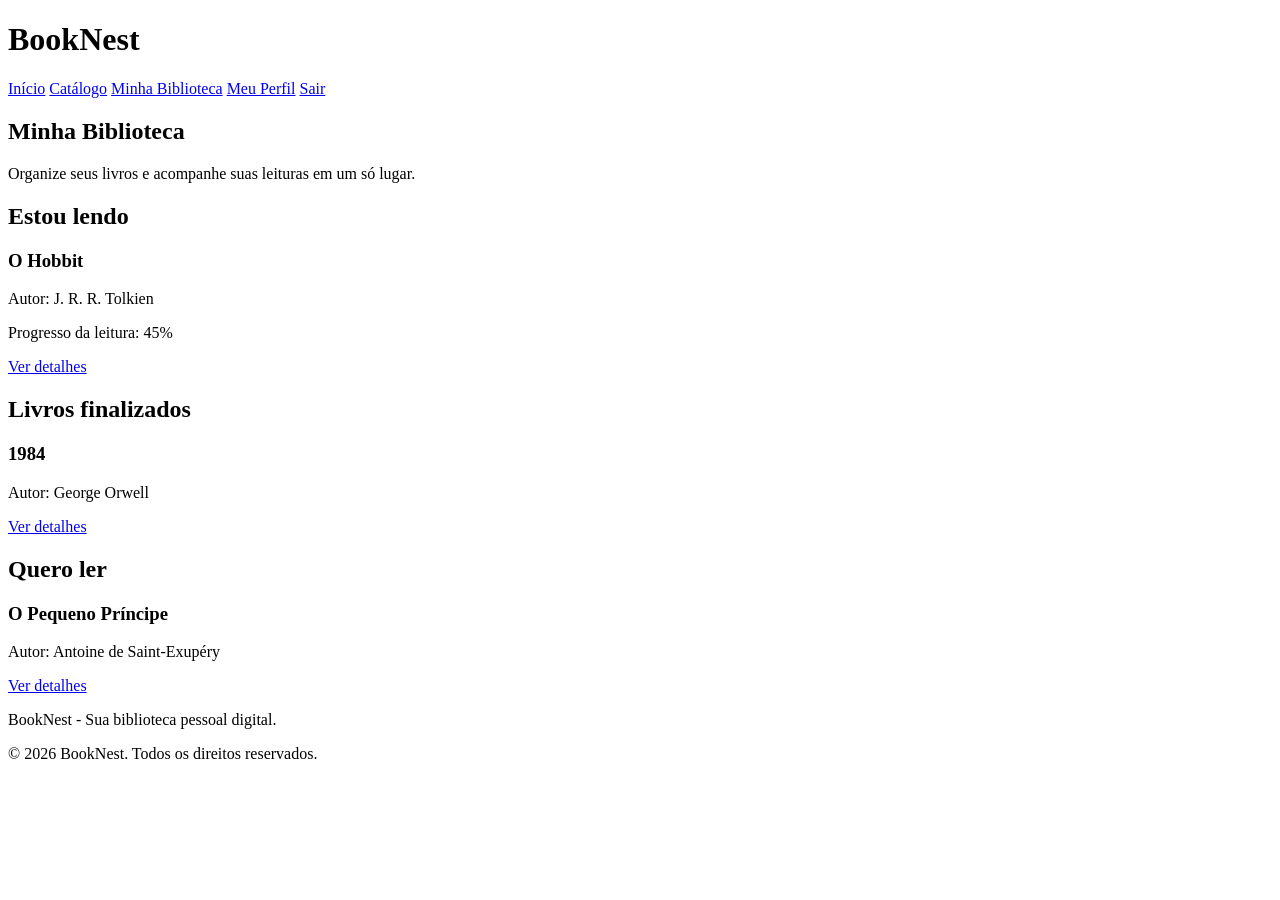
==== BookNest/biblioteca.html @ 27e43c39 "add biblioteca.html" ====
<!DOCTYPE html>
<html lang="pt-br">

<head>
    <meta charset="UTF-8">
    <meta name="viewport" content="width=device-width, initial-scale=1.0">
    <title>BookNest - Minha Biblioteca</title>
    <link rel="stylesheet" href="style.css">
</head>

<body>

    <header>
        <h1>BookNest</h1>

        <nav>
            <a href="home.html">Início</a>
            <a href="catalogo.html">Catálogo</a>
            <a href="biblioteca.html">Minha Biblioteca</a>
            <a href="perfil.html">Meu Perfil</a>
            <a href="index.html">Sair</a>
        </nav>
    </header>

    <main>

        <section id="introducao-biblioteca">

            <h2>Minha Biblioteca</h2>

            <p>
                Organize seus livros e acompanhe suas leituras
                em um só lugar.
            </p>

        </section>

        <section id="livros-lendo">

            <h2>Estou lendo</h2>

            <article>

                <h3>O Hobbit</h3>

                <p>Autor: J. R. R. Tolkien</p>

                <p>Progresso da leitura: 45%</p>

                <a href="detalhes-livro.html">Ver detalhes</a>

            </article>

        </section>

        <section id="livros-finalizados">

            <h2>Livros finalizados</h2>

            <article>

                <h3>1984</h3>

                <p>Autor: George Orwell</p>

                <a href="detalhes-livro.html">Ver detalhes</a>

            </article>

        </section>

        <section id="lista-desejos">

            <h2>Quero ler</h2>

            <article>

                <h3>O Pequeno Príncipe</h3>

                <p>Autor: Antoine de Saint-Exupéry</p>

                <a href="detalhes-livro.html">Ver detalhes</a>

            </article>

        </section>

    </main>

    <footer>
        <p>BookNest - Sua biblioteca pessoal digital.</p>
        <p>&copy; 2026 BookNest. Todos os direitos reservados.</p>
    </footer>

</body>
</html>
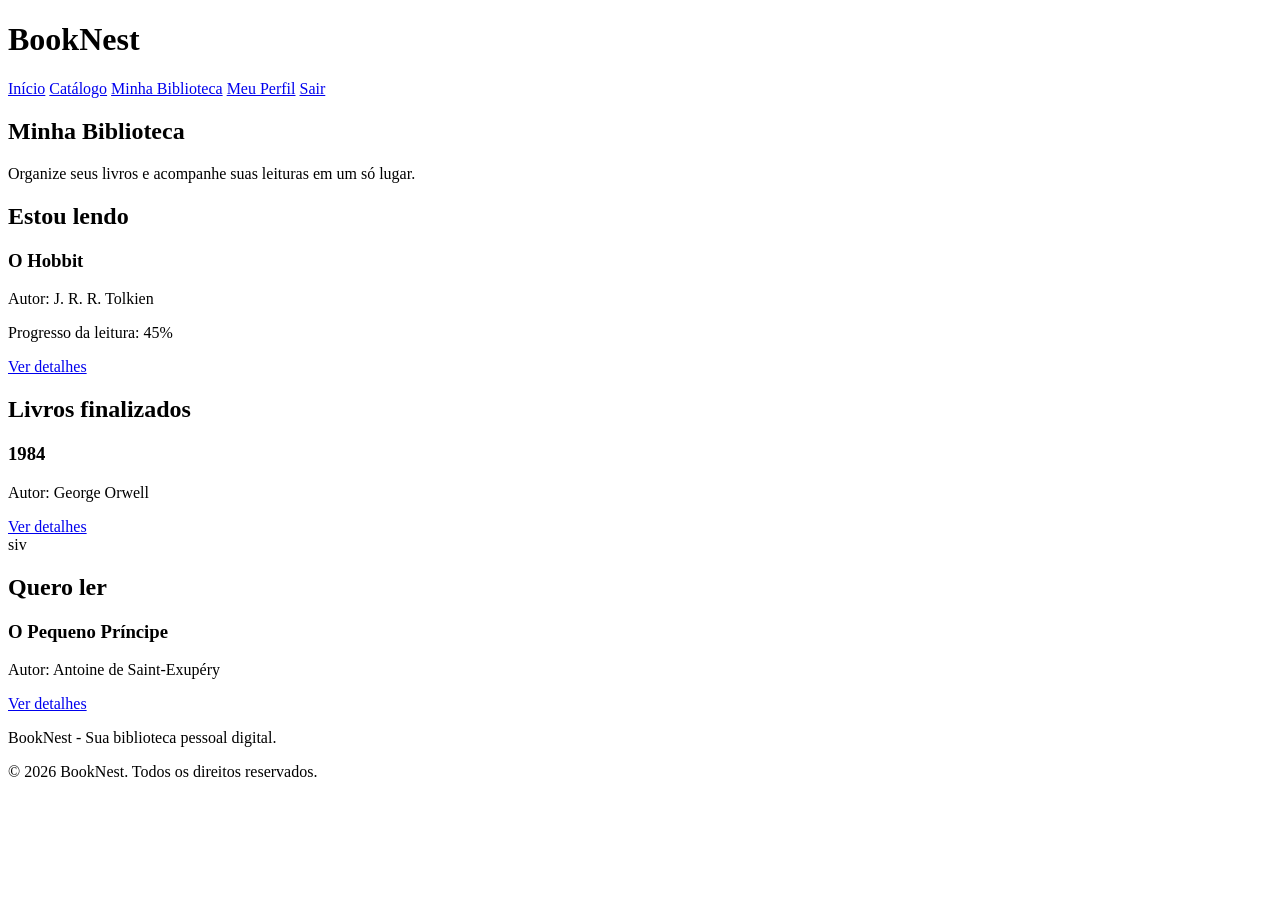
==== commit e0c8ec44: "commit biblioteca com tags novas e css" ====
--- a/BookNest/biblioteca.html
+++ b/BookNest/biblioteca.html
@@ -40,23 +40,28 @@
 
             <h2>Estou lendo</h2>
 
+         <div class="livros">
+
             <article>
 
                 <h3>O Hobbit</h3>
 
-                <p>Autor: J. R. R. Tolkien</p>
+            <p>Autor: J. R. R. Tolkien</p>
 
-                <p>Progresso da leitura: 45%</p>
+            <p>Progresso da leitura: 45%</p>
 
-                <a href="detalhes-livro.html">Ver detalhes</a>
+            <a href="detalhes-livro.html">Ver detalhes</a>
 
-            </article>
+        </article>
+
+    </div>
 
         </section>
 
         <section id="livros-finalizados">
 
             <h2>Livros finalizados</h2>
+             <div class="livros"></div>
 
             <article>
 
@@ -67,6 +72,7 @@
                 <a href="detalhes-livro.html">Ver detalhes</a>
 
             </article>
+            siv
 
         </section>
 
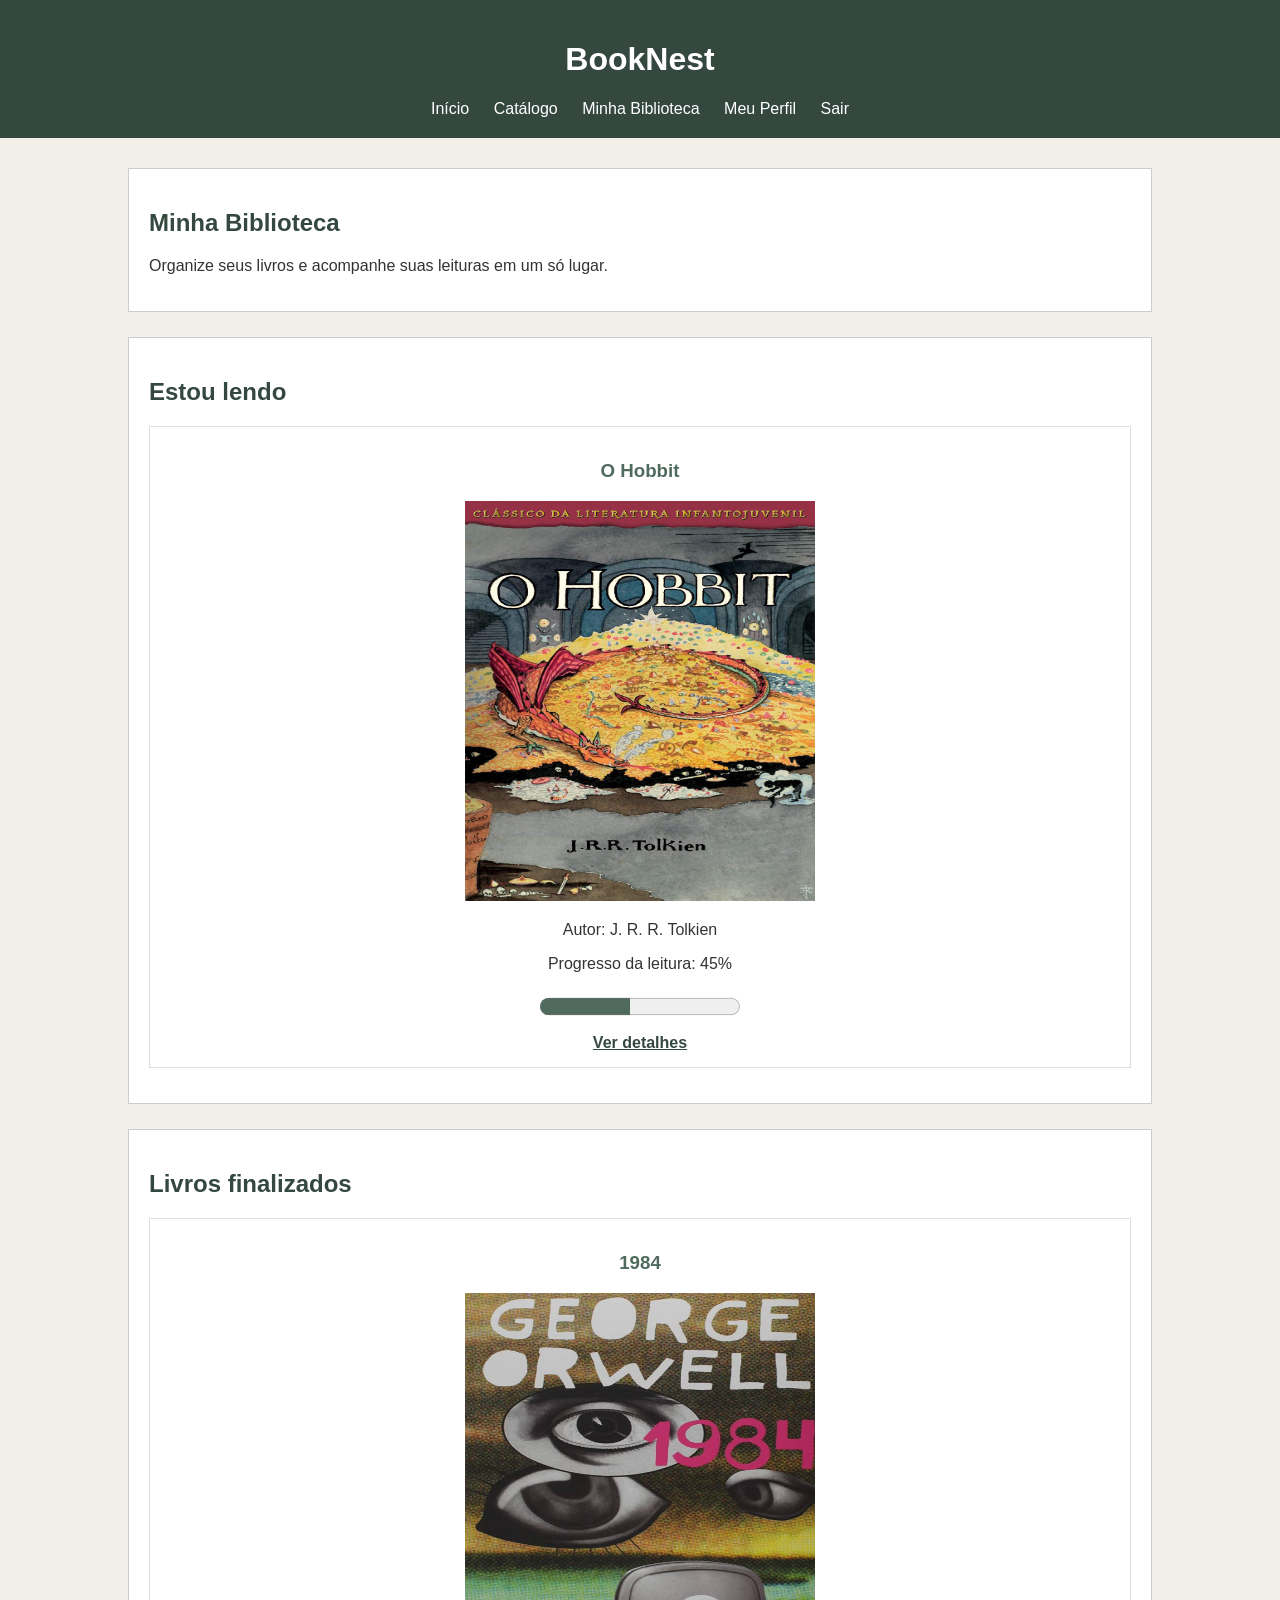
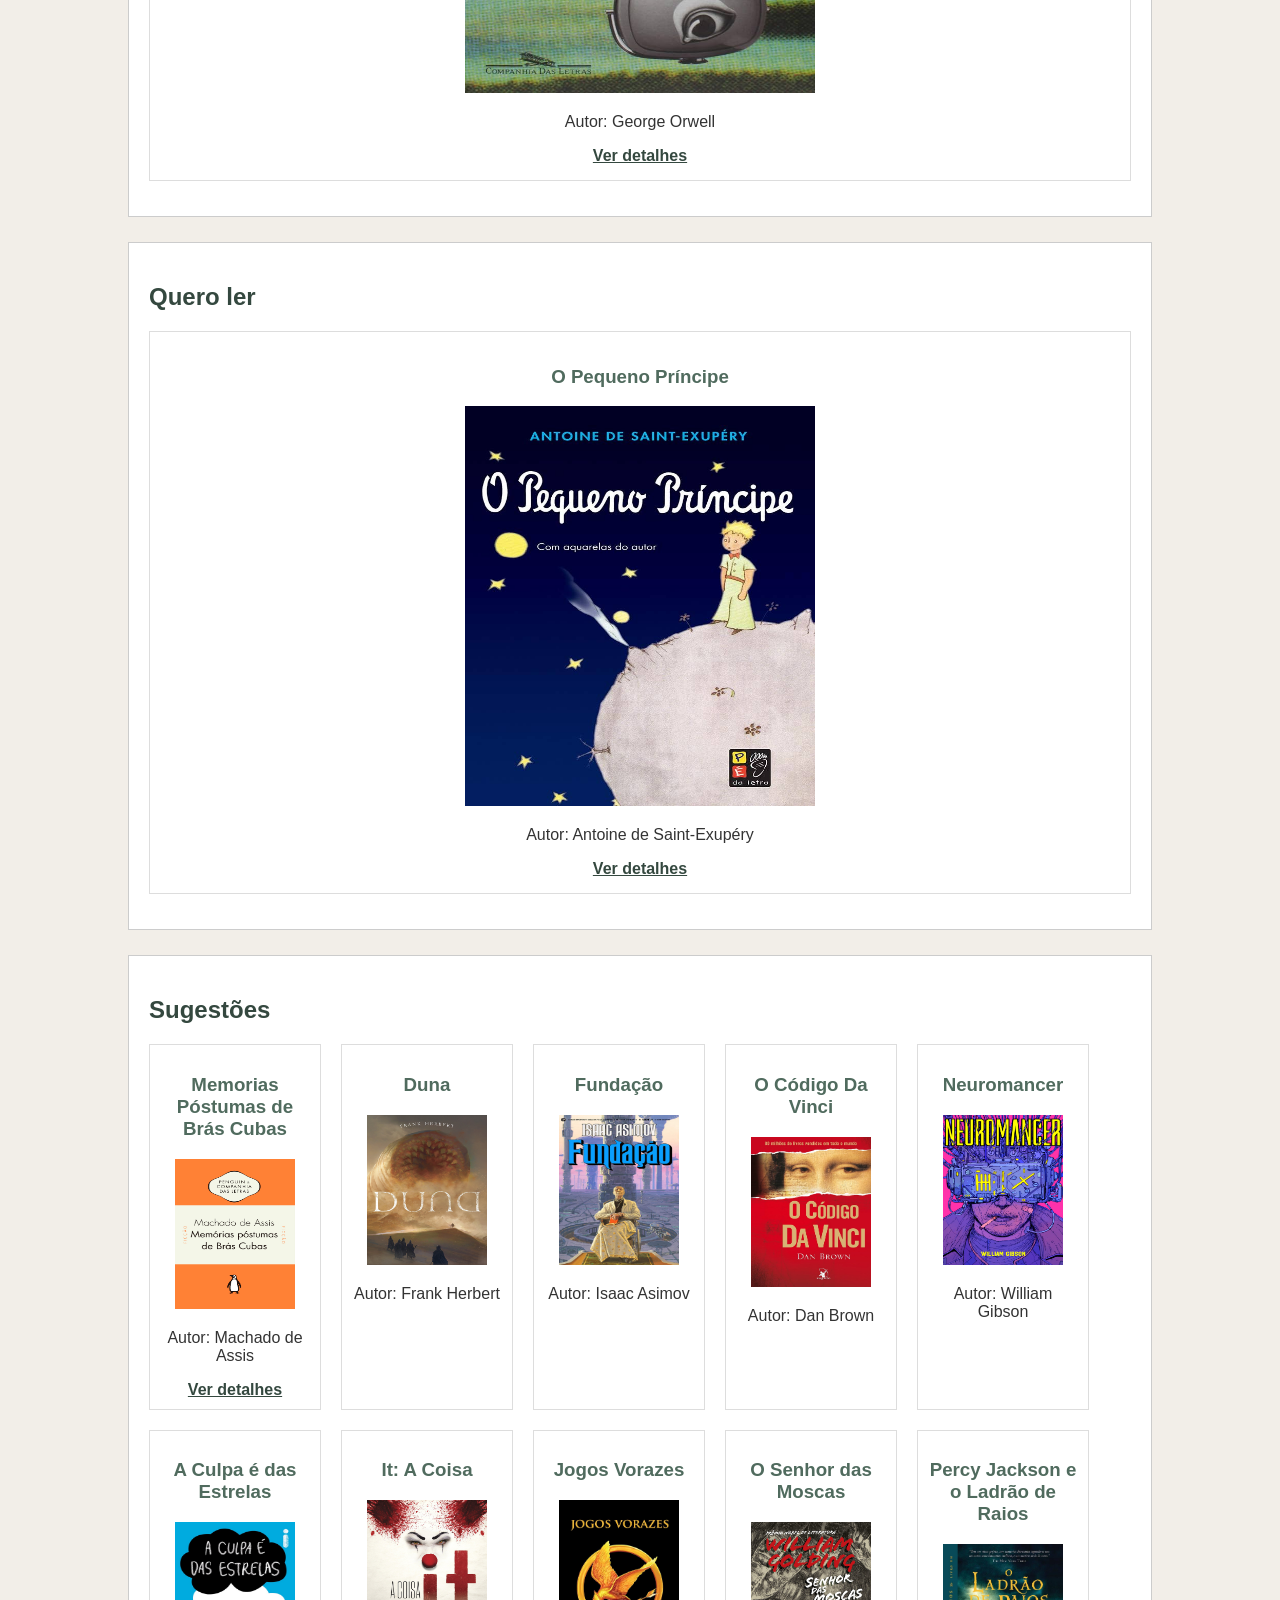
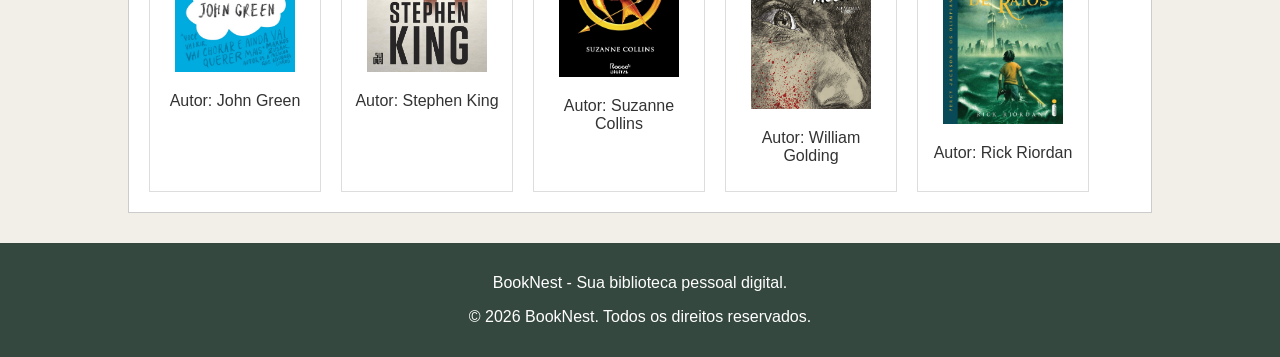
==== commit 9d1f7470: "commits com imagens" ====
--- a/BookNest/biblioteca.html
+++ b/BookNest/biblioteca.html
@@ -9,7 +9,7 @@
     <link rel="stylesheet" href="style.css">
 </head>
 
-<body>
+<body class="pagina-biblioteca">
 
     <header>
         <h1>BookNest</h1>
@@ -45,10 +45,12 @@
             <article>
 
                 <h3>O Hobbit</h3>
+                <img src="images/hobbit.jpg" alt="Capa do hobbit"width="350"height="400">
 
             <p>Autor: J. R. R. Tolkien</p>
 
             <p>Progresso da leitura: 45%</p>
+            <progress value="45" max="100"></progress>
 
             <a href="detalhes-livro.html">Ver detalhes</a>
 
@@ -66,13 +68,14 @@
             <article>
 
                 <h3>1984</h3>
+                <img src="images/1984.jpg" alt="Capa de 1984"width="350"height="400">
 
                 <p>Autor: George Orwell</p>
 
                 <a href="detalhes-livro.html">Ver detalhes</a>
 
             </article>
-            siv
+            
 
         </section>
 
@@ -83,7 +86,7 @@
             <article>
 
                 <h3>O Pequeno Príncipe</h3>
-
+                <img src="images/pequenoprincipe.jpg" alt="Capa do pequeno-principe"width="350"height="400">
                 <p>Autor: Antoine de Saint-Exupéry</p>
 
                 <a href="detalhes-livro.html">Ver detalhes</a>
@@ -92,6 +95,76 @@
 
         </section>
 
+        <section>
+            <h2>Sugestões</h2>
+            <div class="sugestoes">
+                
+
+            <article>
+                <h3>Memorias Póstumas de Brás Cubas</h3>
+                <img src="images/memorias.jpg" alt="Capa de Brás Cubas" width="120"height= "150">
+
+                <p>Autor: Machado de Assis</p>
+
+                <a href="detalhes-livros.html">Ver detalhes</a>
+            </article>
+            <article>
+            <h3>Duna</h3>
+            <img src="images/duna.jpg"alt="Capa de Duna"width="120"height="150">
+            <p>Autor: Frank Herbert</p>
+            </article>
+            <article>
+                <h3>Fundação</h3>
+                <img src="images/fundacao.jpg"
+                 alt="Capa de Fundação"
+                 width="120"height="150">
+            <p>Autor: Isaac Asimov</p>
+        </article>
+  <article>
+    <h3>O Código Da Vinci</h3>
+    <img src="images/codigo.jpg"
+         alt="Capa de O Código Da Vinci"
+         width="120"height="150">
+    <p>Autor: Dan Brown</p>
+</article>
+<article>
+    <h3>Neuromancer</h3>
+    <img src="images/neuromancer.jpg"
+         alt="Capa de Neuromancer"
+         width="120"height="150">
+    <p>Autor: William Gibson</p>
+</article>
+<article>
+    <h3>A Culpa é das Estrelas</h3>
+    <img src="images/culpa.jpg"
+         alt="Capa de A Culpa é das Estrelas"
+         width="120"height="150">
+    <p>Autor: John Green</p>
+</article>
+<article>
+    <h3>It: A Coisa</h3>
+    <img src="images/it.jpg" alt="Capa de It: A Coisa" width="120">
+    <p>Autor: Stephen King</p>
+</article>
+<article>
+    <h3>Jogos Vorazes</h3>
+    <img src="images/jogos.jpg" alt="Capa de Jogos Vorazes" width="120">
+    <p>Autor: Suzanne Collins</p>
+</article>
+<article>
+    <h3>O Senhor das Moscas</h3>
+    <img src="images/senhormoscas.jpg" alt="Capa de O Senhor das Moscas" width="120">
+    <p>Autor: William Golding</p>
+</article>
+<article>
+    <h3>Percy Jackson e o Ladrão de Raios</h3>
+    <img src="images/percy.jpg" alt="Capa de Percy Jackson" width="120">
+    <p>Autor: Rick Riordan</p>
+</article>
+            
+        </section>
+
+        </div>
     </main>
 
     <footer>
--- a/BookNest/style.css
+++ b/BookNest/style.css
@@ -0,0 +1,487 @@
+
+/* Página de cadastro */
+
+.pagina-cadastro {
+    background-color: #f2eee8;
+    font-family: Arial, sans-serif;
+    color: #333333;
+}
+
+/* Cabeçalho */
+
+.pagina-cadastro header {
+    background-color: #34483f;
+    color: white;
+    padding: 20px;
+    text-align: center;
+}
+
+.pagina-cadastro header a {
+    color: white;
+    text-decoration: none;
+}
+
+/* Formulário */
+
+#cadastro {
+    background-color: white;
+    width: 400px;
+    margin: 40px auto;
+    padding: 25px;
+    border: 1px solid #cccccc;
+}
+
+#cadastro h2 {
+    color: #34483f;
+    text-align: center;
+}
+
+#cadastro > p {
+    text-align: center;
+}
+
+.campo-formulario {
+    margin-bottom: 15px;
+}
+
+.campo-formulario label {
+    display: block;
+    margin-bottom: 5px;
+    font-weight: bold;
+}
+
+.campo-formulario input {
+    width: 100%;
+    padding: 10px;
+    border: 1px solid #cccccc;
+    box-sizing: border-box;
+}
+
+#cadastro fieldset {
+    border: 1px solid #cccccc;
+    padding: 15px;
+}
+
+#cadastro legend {
+    color: #34483f;
+    font-weight: bold;
+}
+
+#cadastro button {
+    width: 100%;
+    padding: 12px;
+    margin-top: 15px;
+    background-color: #34483f;
+    color: white;
+    border: none;
+    cursor: pointer;
+    font-size: 16px;
+}
+
+#cadastro button:hover {
+    background-color: #506b5e;
+}
+
+/* Rodapé */
+
+.pagina-cadastro footer {
+    text-align: center;
+    padding: 15px;
+}
+
+/* Página de login */
+
+.pagina-login {
+    background-color: #f2eee8;
+    font-family: Arial, sans-serif;
+    color: #333333;
+}
+
+.pagina-login header {
+    background-color: #34483f;
+    color: white;
+    padding: 20px;
+    text-align: center;
+}
+
+.pagina-login header a {
+    color: white;
+    text-decoration: none;
+}
+
+#login {
+    background-color: white;
+    width: 400px;
+    margin: 40px auto;
+    padding: 25px;
+    border: 1px solid #cccccc;
+}
+
+#login h2 {
+    color: #34483f;
+    text-align: center;
+}
+
+#login > p {
+    text-align: center;
+}
+
+#login fieldset {
+    border: 1px solid #cccccc;
+    padding: 15px;
+}
+
+#login legend {
+    color: #34483f;
+    font-weight: bold;
+}
+
+#login button {
+    width: 100%;
+    padding: 12px;
+    margin-top: 15px;
+    background-color: #34483f;
+    color: white;
+    border: none;
+    cursor: pointer;
+    font-size: 16px;
+}
+
+#login button:hover {
+    background-color: #506b5e;
+}
+
+.pagina-login footer {
+    text-align: center;
+    padding: 15px;
+}
+
+/* Página inicial */
+.pagina-home {
+    background-color: #f2eee8;
+    font-family: Arial, sans-serif;
+    color: #333333;
+    margin: 0;
+}
+
+/* Cabeçalho */
+.pagina-home header {
+    background-color: #34483f;
+    color: white;
+    padding: 20px;
+    text-align: center;
+}
+
+.pagina-home nav {
+    margin-top: 15px;
+}
+
+.pagina-home nav a {
+    color: white;
+    text-decoration: none;
+    margin: 0 10px;
+}
+
+.pagina-home nav a:hover {
+    text-decoration: underline;
+}
+
+/* Conteúdo principal */
+.pagina-home main {
+    width: 80%;
+    margin: 30px auto;
+}
+
+.pagina-home section {
+    background-color: white;
+    padding: 20px;
+    margin-bottom: 25px;
+    border: 1px solid #cccccc;
+}
+
+.pagina-home h2 {
+    color: #34483f;
+}
+
+/* Livros */
+.pagina-home article {
+    border: 1px solid #dddddd;
+    padding: 15px;
+    margin-bottom: 15px;
+}
+
+.pagina-home article h3 {
+    color: #506b5e;
+}
+
+.pagina-home article a {
+    color: #34483f;
+    font-weight: bold;
+}
+
+/* Barra de progresso */
+.pagina-home progress {
+    width: 250px;
+    height: 18px;
+    accent-color: #506b5e;
+}
+
+/* Rodapé */
+.pagina-home footer {
+    background-color: #34483f;
+    color: white;
+    text-align: center;
+    padding: 15px;
+}
+
+/* Página do catálogo */
+.pagina-catalogo {
+    background-color: #f2eee8;
+    font-family: Arial, sans-serif;
+    color: #333333;
+    margin: 0;
+}
+
+/* Cabeçalho */
+.pagina-catalogo header {
+    background-color: #34483f;
+    color: white;
+    padding: 20px;
+    text-align: center;
+}
+
+.pagina-catalogo nav {
+    margin-top: 15px;
+}
+
+.pagina-catalogo nav a {
+    color: white;
+    text-decoration: none;
+    margin: 0 10px;
+}
+
+.pagina-catalogo nav a:hover {
+    text-decoration: underline;
+}
+
+/* Conteúdo principal */
+.pagina-catalogo main {
+    width: 80%;
+    margin: 30px auto;
+}
+
+.pagina-catalogo section {
+    background-color: white;
+    padding: 20px;
+    margin-bottom: 25px;
+    border: 1px solid #cccccc;
+}
+
+.pagina-catalogo h2 {
+    color: #34483f;
+}
+
+/* Cada livro do catálogo */
+.pagina-catalogo article {
+    border: 1px solid #dddddd;
+    padding: 20px;
+    margin-bottom: 20px;
+}
+
+.pagina-catalogo article h3 {
+    color: #506b5e;
+}
+
+.pagina-catalogo article a {
+    color: #34483f;
+    font-weight: bold;
+}
+
+/* Vídeo */
+.pagina-catalogo video {
+    max-width: 100%;
+    height: auto;
+}
+
+/* Rodapé */
+.pagina-catalogo footer {
+    background-color: #34483f;
+    color: white;
+    text-align: center;
+    padding: 15px;
+}
+
+/* Página da biblioteca */
+.pagina-biblioteca {
+    background-color: #f2eee8;
+    font-family: Arial, sans-serif;
+    color: #333333;
+    margin: 0;
+}
+
+/* Cabeçalho */
+.pagina-biblioteca header {
+    background-color: #34483f;
+    color: white;
+    padding: 20px;
+    text-align: center;
+}
+
+.pagina-biblioteca nav {
+    margin-top: 15px;
+}
+
+.pagina-biblioteca nav a {
+    color: white;
+    text-decoration: none;
+    margin: 0 10px;
+}
+
+.pagina-biblioteca nav a:hover {
+    text-decoration: underline;
+}
+
+/* Conteúdo principal */
+.pagina-biblioteca main {
+    width: 80%;
+    margin: 30px auto;
+}
+
+.pagina-biblioteca section {
+    background-color: white;
+    padding: 20px;
+    margin-bottom: 25px;
+    border: 1px solid #cccccc;
+}
+
+.pagina-biblioteca h2 {
+    color: #34483f;
+}
+
+/* Livros */
+.pagina-biblioteca article {
+    border: 1px solid #dddddd;
+    padding: 15px;
+    margin-bottom: 15px;
+    text-align: center;}
+    /* Barra de leitura */
+.pagina-biblioteca progress {
+    width: 200px;
+    height: 35px;
+    accent-color: #506b5e;
+    display: block;
+    margin: 10px auto;
+}
+
+.pagina-biblioteca article h3 {
+    color: #506b5e;
+}
+
+.pagina-biblioteca article a {
+    color: #34483f;
+    font-weight: bold;
+}
+/* Sugestões de leitura */
+.pagina-biblioteca .sugestoes {
+    display: flex;
+    gap: 20px;
+    flex-wrap: wrap;
+}
+
+.pagina-biblioteca .sugestoes article {
+    width: 150px;
+    text-align: center;
+    border: 1px solid #dddddd;
+    padding: 10px;
+    margin-bottom: 0;
+}
+
+.pagina-biblioteca .sugestoes img {
+    width: 120px;
+}
+/* Rodapé */
+.pagina-biblioteca footer {
+    background-color: #34483f;
+    color: white;
+    text-align: center;
+    padding: 15px;
+}
+
+/* Página de detalhes do livro */
+.pagina-detalhes {
+    background-color: #f2eee8;
+    font-family: Arial, sans-serif;
+    color: #333333;
+    margin: 0;
+}
+
+/* Cabeçalho */
+.pagina-detalhes header {
+    background-color: #34483f;
+    color: white;
+    padding: 20px;
+    text-align: center;
+}
+
+.pagina-detalhes nav {
+    margin-top: 15px;
+}
+
+.pagina-detalhes nav a {
+    color: white;
+    text-decoration: none;
+    margin: 0 10px;
+}
+
+.pagina-detalhes nav a:hover {
+    text-decoration: underline;
+}
+
+/* Conteúdo principal */
+.pagina-detalhes main {
+    width: 80%;
+    margin: 30px auto;
+}
+
+.pagina-detalhes section {
+    background-color: white;
+    padding: 20px;
+    margin-bottom: 25px;
+    border: 1px solid #cccccc;
+}
+
+.pagina-detalhes h2 {
+    color: #34483f;
+}
+
+.pagina-detalhes h3 {
+    color: #506b5e;
+}
+
+/* Formulários */
+.pagina-detalhes form {
+    margin-top: 15px;
+}
+
+.pagina-detalhes label {
+    margin-right: 10px;
+}
+
+.pagina-detalhes input {
+    margin-bottom: 10px;
+}
+
+/* Barra de progresso */
+.pagina-detalhes progress {
+    width: 250px;
+    height: 18px;
+    accent-color: #506b5e;
+}
+
+/* Rodapé */
+.pagina-detalhes footer {
+    background-color: #34483f;
+    color: white;
+    text-align: center;
+    padding: 15px;
+}
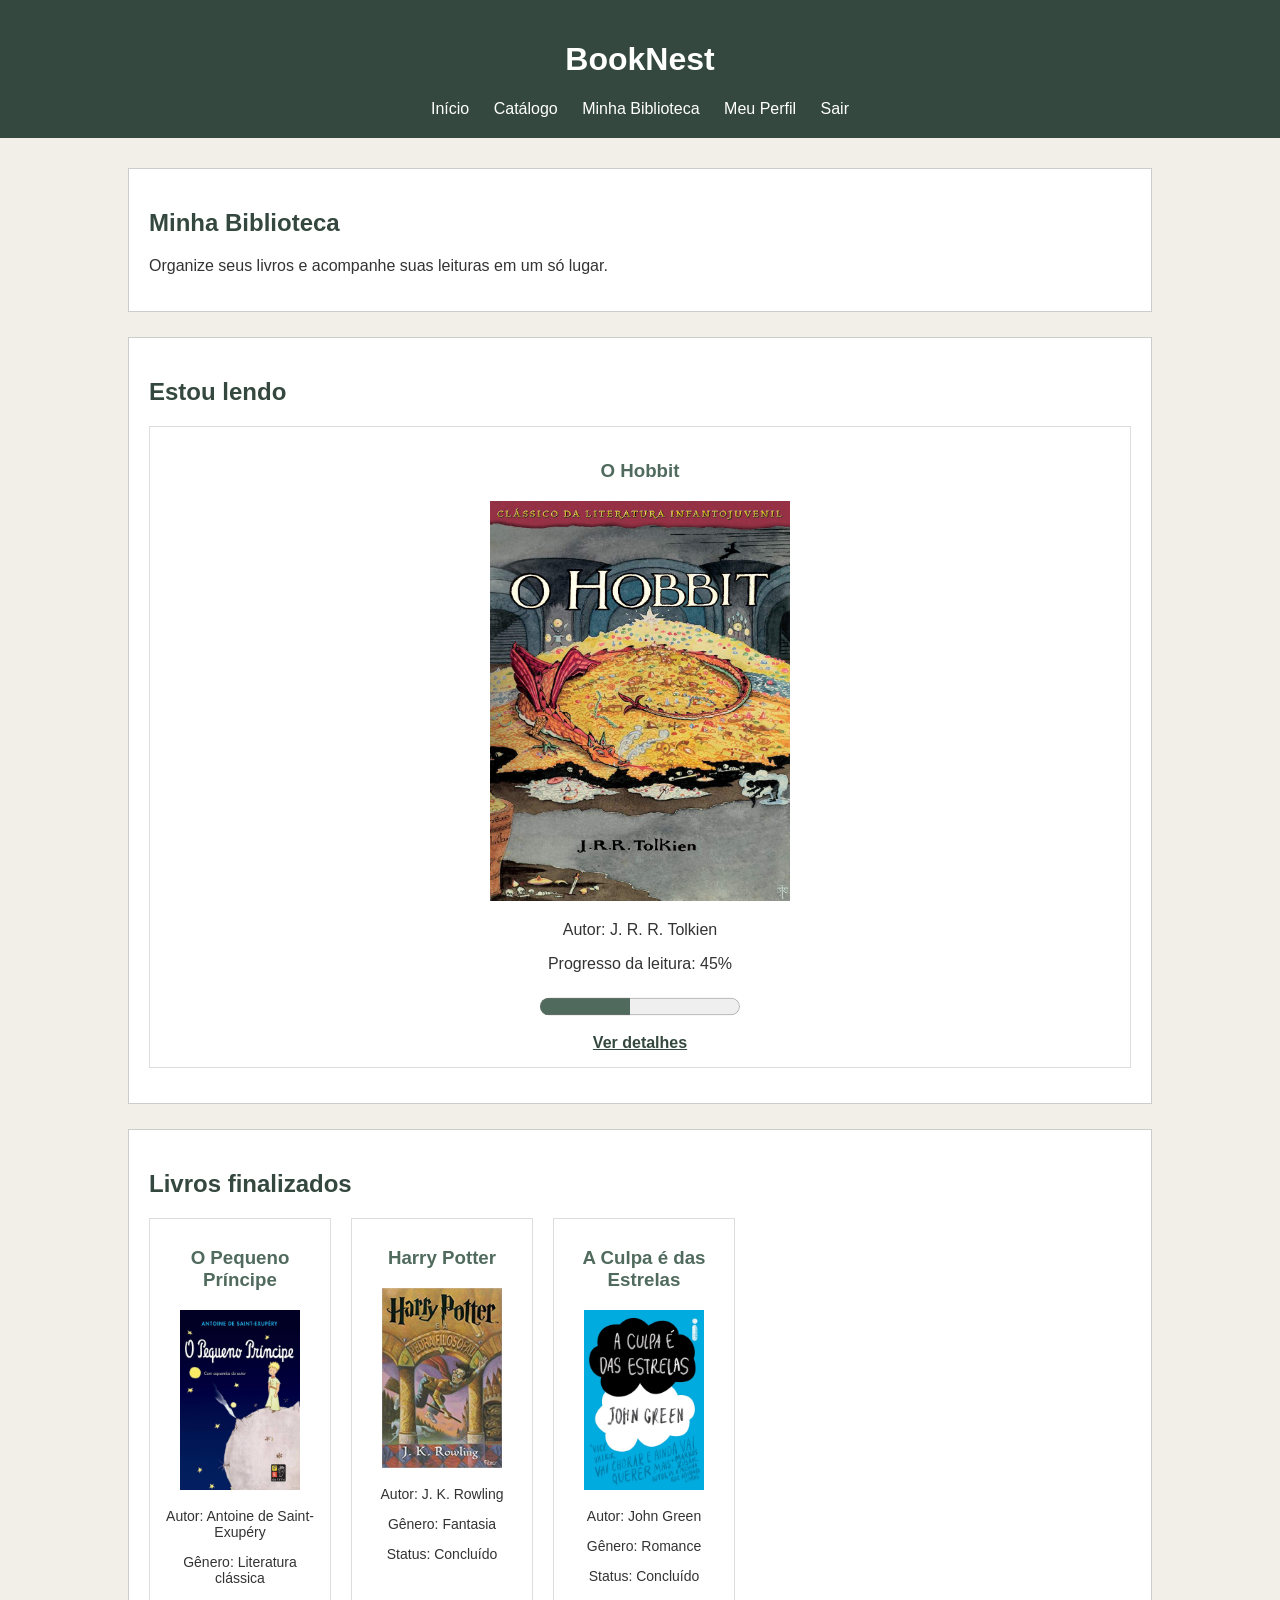
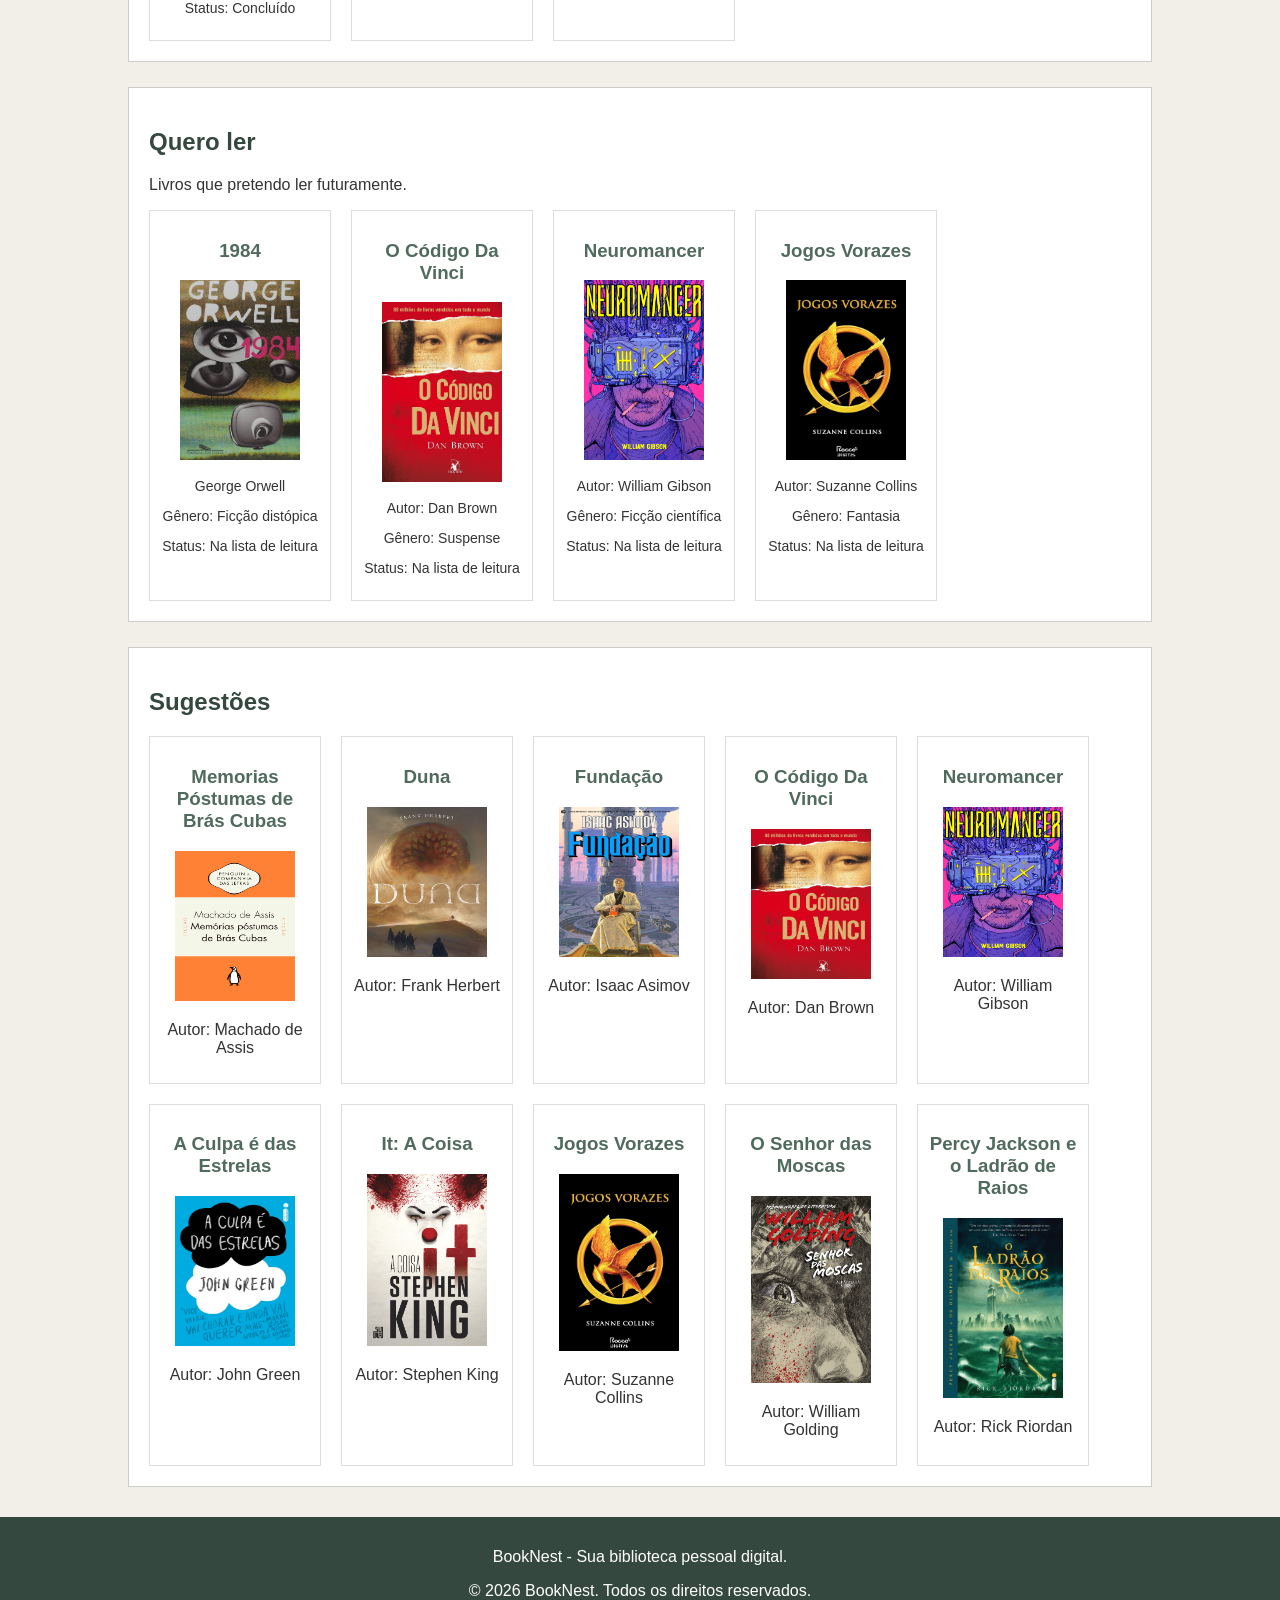
==== commit b3e75056: "commits do catálogo e mais capas" ====
--- a/BookNest/biblioteca.html
+++ b/BookNest/biblioteca.html
@@ -45,14 +45,14 @@
             <article>
 
                 <h3>O Hobbit</h3>
-                <img src="images/hobbit.jpg" alt="Capa do hobbit"width="350"height="400">
+                <img src="images/hobbit.jpg" alt="Capa do hobbit"width="300"height="400">
 
             <p>Autor: J. R. R. Tolkien</p>
 
             <p>Progresso da leitura: 45%</p>
             <progress value="45" max="100"></progress>
 
-            <a href="detalhes-livro.html">Ver detalhes</a>
+            <a href="detalhes-livros.html">Ver detalhes</a>
 
         </article>
 
@@ -60,41 +60,91 @@
 
         </section>
 
-        <section id="livros-finalizados">
-
-            <h2>Livros finalizados</h2>
-             <div class="livros"></div>
-
-            <article>
-
-                <h3>1984</h3>
-                <img src="images/1984.jpg" alt="Capa de 1984"width="350"height="400">
-
-                <p>Autor: George Orwell</p>
-
-                <a href="detalhes-livro.html">Ver detalhes</a>
-
-            </article>
-            
-
-        </section>
-
-        <section id="lista-desejos">
-
-            <h2>Quero ler</h2>
-
-            <article>
-
-                <h3>O Pequeno Príncipe</h3>
-                <img src="images/pequenoprincipe.jpg" alt="Capa do pequeno-principe"width="350"height="400">
-                <p>Autor: Antoine de Saint-Exupéry</p>
-
-                <a href="detalhes-livro.html">Ver detalhes</a>
-
-            </article>
-
-        </section>
-
+<section>
+    <h2>Livros finalizados</h2>
+    
+
+    <div class="lista-livros">
+
+        <article>
+            <h3>O Pequeno Príncipe</h3>
+            <img src="images/pequenoprincipe.jpg"
+                 alt="Capa de O Pequeno Príncipe"
+                 width="120">
+            <p>Autor: Antoine de Saint-Exupéry</p>
+            <p>Gênero: Literatura clássica</p>
+            <p>Status: Concluído</p>
+        </article>
+
+        <article>
+            <h3>Harry Potter</h3>
+            <img src="images/harry.jpg"
+                 alt="Capa de Harry Potter"
+                 width="120">
+            <p>Autor: J. K. Rowling</p>
+            <p>Gênero: Fantasia</p>
+            <p>Status: Concluído</p>
+        </article>
+
+        <article>
+            <h3>A Culpa é das Estrelas</h3>
+            <img src="images/culpa.jpg"
+                 alt="Capa de A Culpa é das Estrelas"
+                 width="120">
+            <p>Autor: John Green</p>
+            <p>Gênero: Romance</p>
+            <p>Status: Concluído</p>
+        </article>
+    </div>
+</section>
+<section>
+    <h2>Quero ler</h2>
+    <p>Livros que pretendo ler futuramente.</p>
+
+    <div class="lista-livros">
+
+        <article>
+            <h3>1984</h3>
+            <img src="images/1984.jpg"
+                 alt="Capa de 1984"
+                 width="120">
+            <p>George Orwell</p>
+            <p>Gênero: Ficção distópica</p>
+            <p>Status: Na lista de leitura</p>
+        </article>
+
+        <article>
+            <h3>O Código Da Vinci</h3>
+            <img src="images/codigo.jpg"
+                 alt="Capa de O Código Da Vinci"
+                 width="120">
+            <p>Autor: Dan Brown</p>
+            <p>Gênero: Suspense</p>
+            <p>Status: Na lista de leitura</p>
+        </article>
+
+        <article>
+            <h3>Neuromancer</h3>
+            <img src="images/neuromancer.jpg"
+                 alt="Capa de Neuromancer"
+                 width="120">
+            <p>Autor: William Gibson</p>
+            <p>Gênero: Ficção científica</p>
+            <p>Status: Na lista de leitura</p>
+        </article>
+
+        <article>
+            <h3>Jogos Vorazes</h3>
+            <img src="images/jogos.jpg"
+                 alt="Capa de Jogos Vorazes"
+                 width="120">
+            <p>Autor: Suzanne Collins</p>
+            <p>Gênero: Fantasia</p>
+            <p>Status: Na lista de leitura</p>
+        </article>
+
+    </div>
+</section>
         <section>
             <h2>Sugestões</h2>
             <div class="sugestoes">
@@ -106,7 +156,7 @@
 
                 <p>Autor: Machado de Assis</p>
 
-                <a href="detalhes-livros.html">Ver detalhes</a>
+                
             </article>
             <article>
             <h3>Duna</h3>
--- a/BookNest/style.css
+++ b/BookNest/style.css
@@ -204,6 +204,18 @@
 }
 
 /* Livros */
+.livro-horizontal {
+    display: flex;
+    gap: 15px;
+    align-items: center;
+    text-align: left;
+}
+
+.livro-horizontal img {
+    width: 120px;
+    height: 180px;
+    object-fit: cover;
+}
 .pagina-home article {
     border: 1px solid #dddddd;
     padding: 15px;
@@ -225,7 +237,43 @@
     height: 18px;
     accent-color: #506b5e;
 }
-
+/* Novidades */
+.novidades {
+    display: flex;
+    gap: 20px;
+    flex-wrap: wrap;
+}
+
+/* Blocos dos livros */
+.novidades article {
+    width: 160px;
+    text-align: center;
+    border: 1px solid #dddddd;
+    padding: 10px;
+    margin-bottom: 0;
+}
+
+/* Capas */
+.novidades img {
+    width: 120px;
+    height: 180px;
+    object-fit: cover;
+}
+
+/* Nomes dos livros */
+.novidades article h3 a {
+    color: #506b5e;
+    text-decoration: none;
+}
+
+.novidades article h3 a:hover {
+    text-decoration: underline;
+}
+
+/* Informações */
+.novidades p {
+    font-size: 14px;
+}
 /* Rodapé */
 .pagina-home footer {
     background-color: #34483f;
@@ -234,7 +282,8 @@
     padding: 15px;
 }
 
-/* Página do catálogo */
+
+/* Página de descoberta de livros */
 .pagina-catalogo {
     background-color: #f2eee8;
     font-family: Arial, sans-serif;
@@ -272,7 +321,7 @@
 
 .pagina-catalogo section {
     background-color: white;
-    padding: 20px;
+    padding: 25px;
     margin-bottom: 25px;
     border: 1px solid #cccccc;
 }
@@ -281,26 +330,51 @@
     color: #34483f;
 }
 
-/* Cada livro do catálogo */
-.pagina-catalogo article {
+.pagina-catalogo h3 {
+    color: #506b5e;
+}
+
+/* Lista de livros */
+.lista-descoberta {
+    display: flex;
+    gap: 20px;
+    flex-wrap: wrap;
+}
+
+.lista-descoberta article {
+    flex: 1;
+    min-width: 200px;
     border: 1px solid #dddddd;
-    padding: 20px;
-    margin-bottom: 20px;
-}
-
-.pagina-catalogo article h3 {
+    padding: 15px;
+}
+
+/* Links dos livros */
+.pagina-catalogo article a {
+    color: #34483f;
+    font-weight: bold;
+}
+
+.pagina-catalogo article a:hover {
     color: #506b5e;
 }
 
-.pagina-catalogo article a {
-    color: #34483f;
+/* Lista de gêneros */
+#generos ul {
+    padding-left: 25px;
+}
+
+#generos li {
+    margin-bottom: 12px;
+}
+
+#generos a {
+    color: #34483f;
+    text-decoration: none;
     font-weight: bold;
 }
 
-/* Vídeo */
-.pagina-catalogo video {
-    max-width: 100%;
-    height: auto;
+#generos a:hover {
+    text-decoration: underline;
 }
 
 /* Rodapé */
@@ -310,6 +384,7 @@
     text-align: center;
     padding: 15px;
 }
+
 
 /* Página da biblioteca */
 .pagina-biblioteca {
@@ -381,6 +456,33 @@
     color: #34483f;
     font-weight: bold;
 }
+/* Organização dos livros */
+.pagina-biblioteca .lista-livros {
+    display: flex;
+    gap: 20px;
+    flex-wrap: wrap;
+}
+
+/* Blocos individuais dos livros */
+.pagina-biblioteca .lista-livros article {
+    width: 160px;
+    text-align: center;
+    border: 1px solid #dddddd;
+    padding: 10px;
+    margin-bottom: 0;
+}
+
+/* Imagens dos livros */
+.pagina-biblioteca .lista-livros img {
+    width: 120px;
+    height: 180px;
+    object-fit: cover;
+}
+
+/* Informações dos livros */
+.pagina-biblioteca .lista-livros p {
+    font-size: 14px;
+}
 /* Sugestões de leitura */
 .pagina-biblioteca .sugestoes {
     display: flex;
@@ -485,3 +587,290 @@
     text-align: center;
     padding: 15px;
 }
+
+/* Página de perfil */
+.pagina-perfil {
+    background-color: #f2eee8;
+    font-family: Arial, sans-serif;
+    color: #333333;
+    margin: 0;
+}
+
+/* Cabeçalho */
+.pagina-perfil header {
+    background-color: #34483f;
+    color: white;
+    padding: 20px;
+    text-align: center;
+}
+
+.pagina-perfil nav {
+    margin-top: 15px;
+}
+
+.pagina-perfil nav a {
+    color: white;
+    text-decoration: none;
+    margin: 0 10px;
+}
+
+.pagina-perfil nav a:hover {
+    text-decoration: underline;
+}
+
+/* Conteúdo principal */
+.pagina-perfil main {
+    width: 80%;
+    margin: 30px auto;
+}
+
+.pagina-perfil section {
+    background-color: white;
+    padding: 20px;
+    margin-bottom: 25px;
+    border: 1px solid #cccccc;
+}
+
+.pagina-perfil h2 {
+    color: #34483f;
+}
+
+/* Preferências */
+.pagina-perfil form {
+    margin-top: 15px;
+}
+
+.pagina-perfil form label {
+    display: inline-block;
+    margin: 8px 10px 8px 0;
+}
+
+.pagina-perfil input[type="checkbox"] {
+    margin-right: 5px;
+}
+
+.pagina-perfil button {
+    display: block;
+    padding: 12px 20px;
+    margin-top: 20px;
+    background-color: #34483f;
+    color: white;
+    border: none;
+    cursor: pointer;
+    font-size: 16px;
+}
+
+.pagina-perfil button:hover {
+    background-color: #506b5e;
+}
+
+/* Rodapé */
+.pagina-perfil footer {
+    background-color: #34483f;
+    color: white;
+    text-align: center;
+    padding: 15px;
+}
+
+/* Página inicial de apresentação */
+.pagina-index {
+    background-color: #f2eee8;
+    font-family: Arial, sans-serif;
+    color: #333333;
+    margin: 0;
+}
+
+/* Cabeçalho */
+.pagina-index header {
+    background-color: #34483f;
+    color: white;
+    padding: 20px;
+    display: flex;
+    justify-content: space-between;
+    align-items: center;
+}
+
+.pagina-index header nav a {
+    color: white;
+    text-decoration: none;
+    margin-left: 20px;
+}
+
+.pagina-index header nav a:hover {
+    text-decoration: underline;
+}
+
+/* Conteúdo principal */
+.pagina-index main {
+    width: 80%;
+    margin: 40px auto;
+}
+
+.pagina-index section {
+    background-color: white;
+    padding: 30px;
+    margin-bottom: 25px;
+    border: 1px solid #cccccc;
+}
+
+.pagina-index h2 {
+    color: #34483f;
+}
+
+/* Rodapé */
+.pagina-index footer {
+    background-color: #34483f;
+    color: white;
+    text-align: center;
+    padding: 15px;
+}
+
+/* Página de detalhes do livro */
+.pagina-detalhes {
+    background-color: #f2eee8;
+    font-family: Arial, sans-serif;
+    color: #333333;
+    margin: 0;
+}
+
+/* Cabeçalho */
+.pagina-detalhes header {
+    background-color: #34483f;
+    color: white;
+    padding: 20px;
+    text-align: center;
+}
+
+.pagina-detalhes nav {
+    margin-top: 15px;
+}
+
+.pagina-detalhes nav a {
+    color: white;
+    text-decoration: none;
+    margin: 0 10px;
+}
+
+.pagina-detalhes nav a:hover {
+    text-decoration: underline;
+}
+
+/* Conteúdo principal */
+.pagina-detalhes main {
+    width: 80%;
+    margin: 30px auto;
+}
+
+.pagina-detalhes section {
+    background-color: white;
+    padding: 25px;
+    margin-bottom: 25px;
+    border: 1px solid #cccccc;
+}
+
+.pagina-detalhes h2 {
+    color: #34483f;
+}
+
+.pagina-detalhes h3 {
+    color: #506b5e;
+}
+
+/* Informações e imagem do livro */
+#detalhes-livro {
+    display: flex;
+    align-items: flex-start;
+    gap: 30px;
+}
+
+#detalhes-livro figure {
+    margin: 0;
+    text-align: center;
+}
+
+#detalhes-livro img {
+    width: 200px;
+    height: auto;
+    border: 1px solid #cccccc;
+}
+
+#detalhes-livro figcaption {
+    margin-top: 8px;
+    font-size: 14px;
+}
+
+.informacoes-livro {
+    flex: 1;
+}
+
+.informacoes-livro a {
+    color: #34483f;
+    font-weight: bold;
+}
+
+/* Status de leitura */
+.pagina-detalhes fieldset {
+    border: 1px solid #cccccc;
+    padding: 15px;
+}
+
+.pagina-detalhes legend {
+    color: #34483f;
+    font-weight: bold;
+}
+
+.opcao-status {
+    margin: 12px 0;
+}
+
+/* Avaliação */
+
+/* Avaliação por estrelas */
+.estrelas {
+    display: flex;
+    flex-direction: row-reverse;
+    justify-content: flex-end;
+}
+
+.estrelas input {
+    display: none;
+}
+
+.estrelas label {
+    font-size: 35px;
+    color: #cccccc;
+    cursor: pointer;
+    margin: 0;
+}
+
+.estrelas label:hover,
+.estrelas label:hover ~ label {
+    color: #e6b800;
+}
+
+.estrelas input:checked ~ label {
+    color: #e6b800;
+}
+
+/* Botões */
+.pagina-detalhes button {
+    padding: 12px 20px;
+    margin-top: 15px;
+    background-color: #34483f;
+    color: white;
+    border: none;
+    cursor: pointer;
+    font-size: 15px;
+}
+
+.pagina-detalhes button:hover {
+    background-color: #506b5e;
+}
+
+/* Rodapé */
+.pagina-detalhes footer {
+    background-color: #34483f;
+    color: white;
+    text-align: center;
+    padding: 15px;
+}
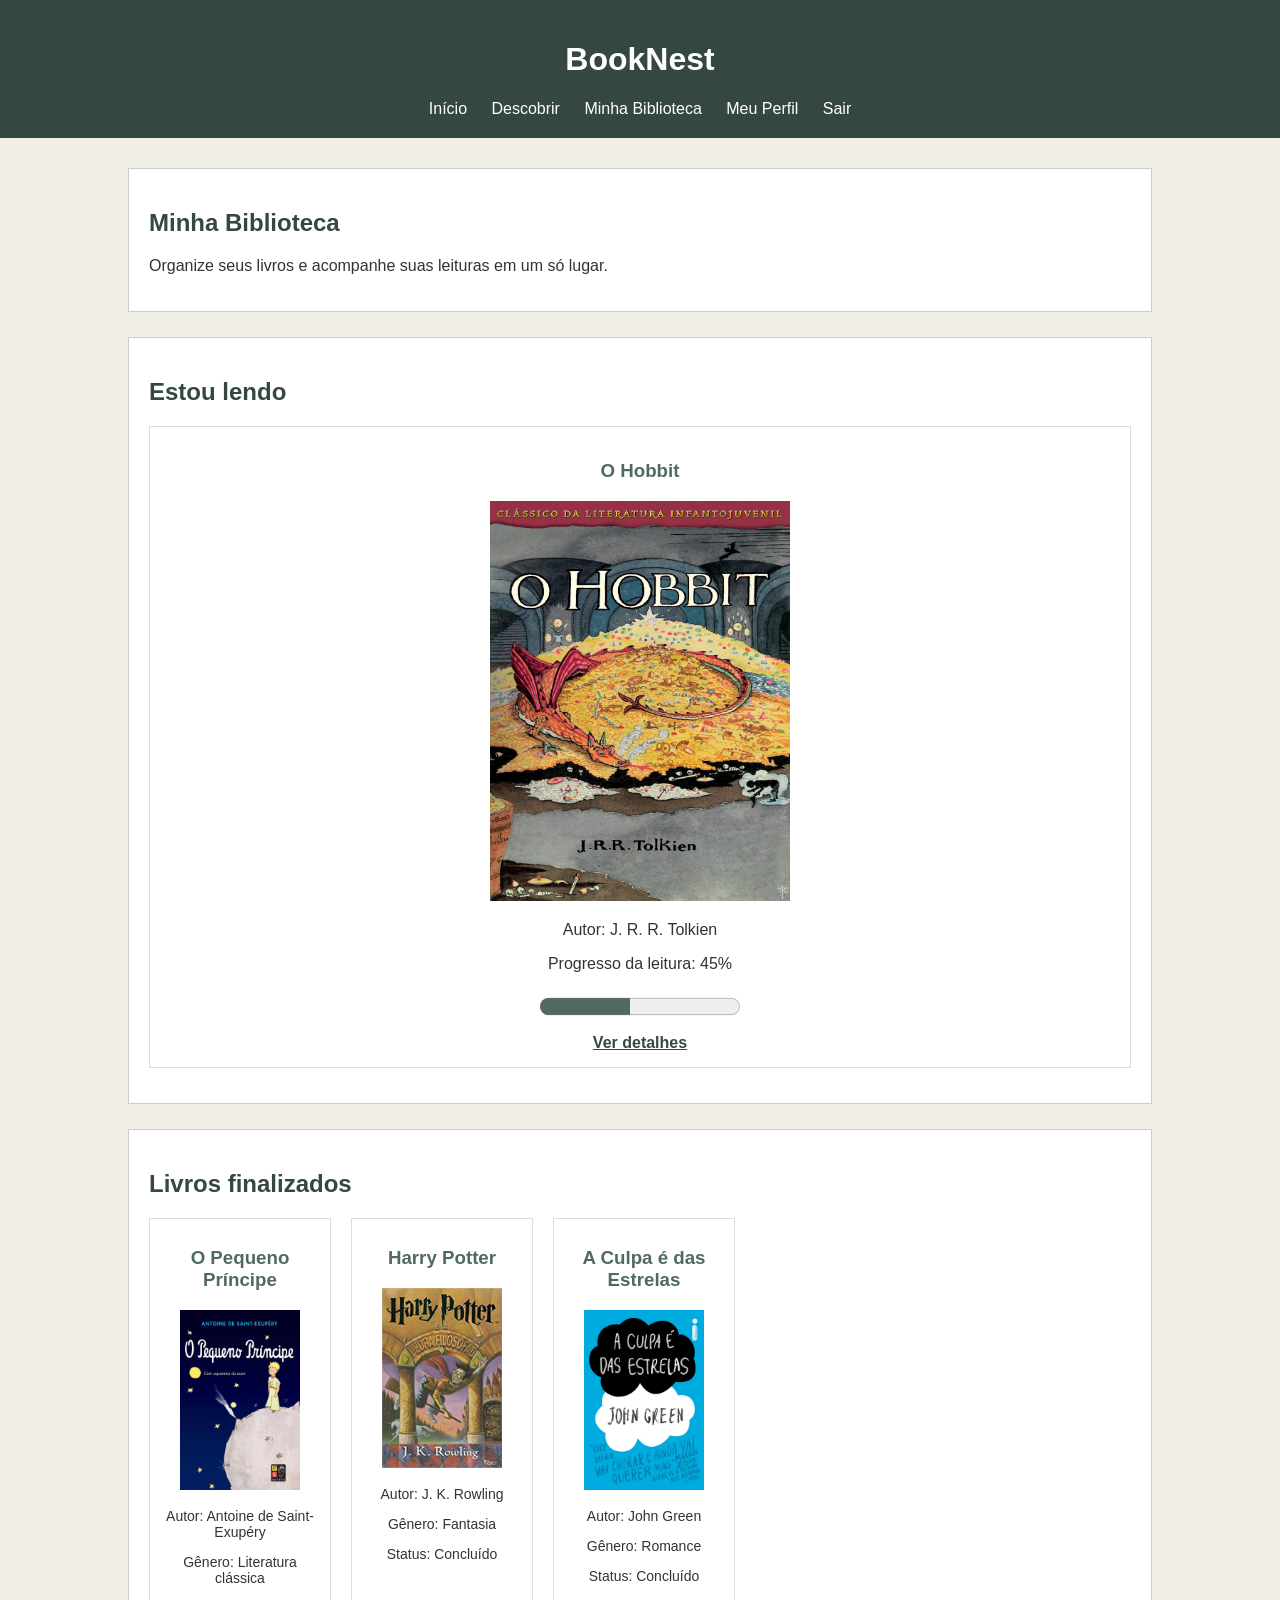
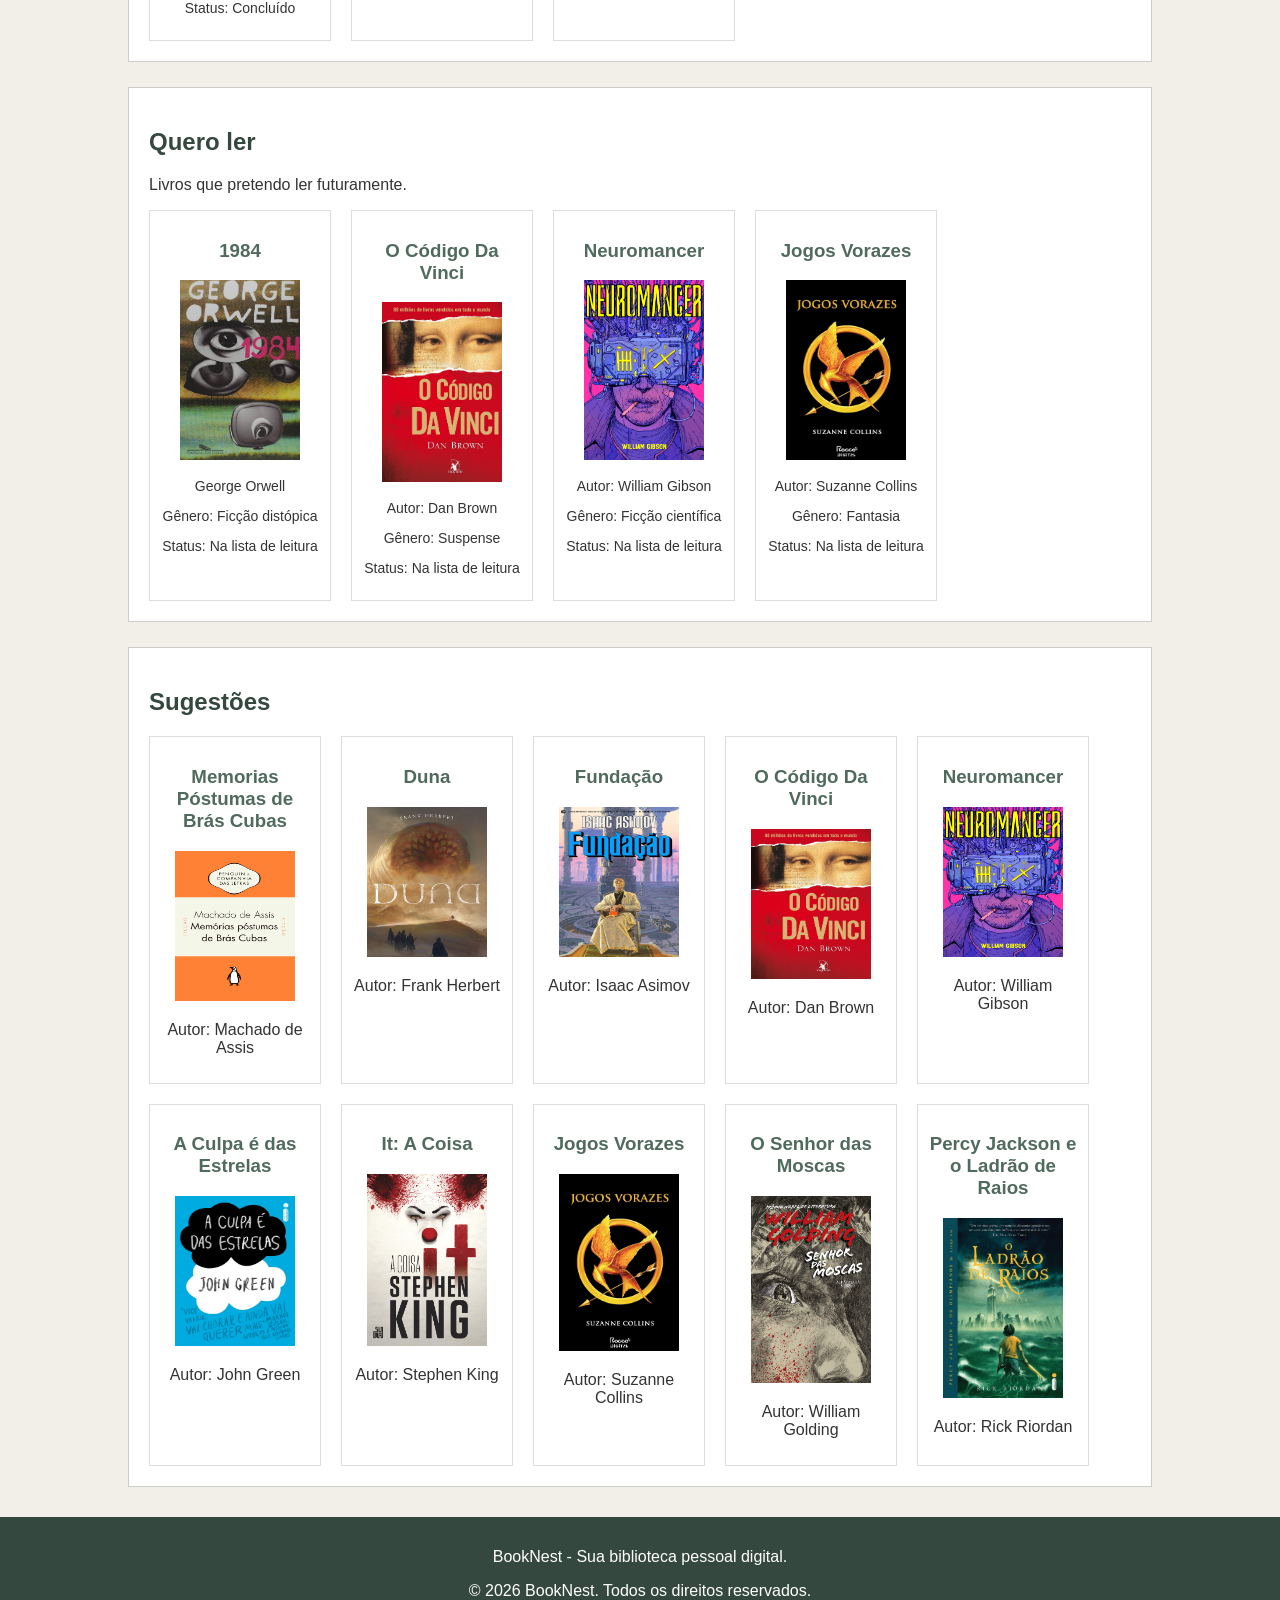
==== commit 11a9f952: "mudança pagina catalogo para descubra" ====
--- a/BookNest/biblioteca.html
+++ b/BookNest/biblioteca.html
@@ -16,7 +16,7 @@
 
         <nav>
             <a href="home.html">Início</a>
-            <a href="catalogo.html">Catálogo</a>
+            <a href="catalogo.html">Descobrir</a>
             <a href="biblioteca.html">Minha Biblioteca</a>
             <a href="perfil.html">Meu Perfil</a>
             <a href="index.html">Sair</a>
